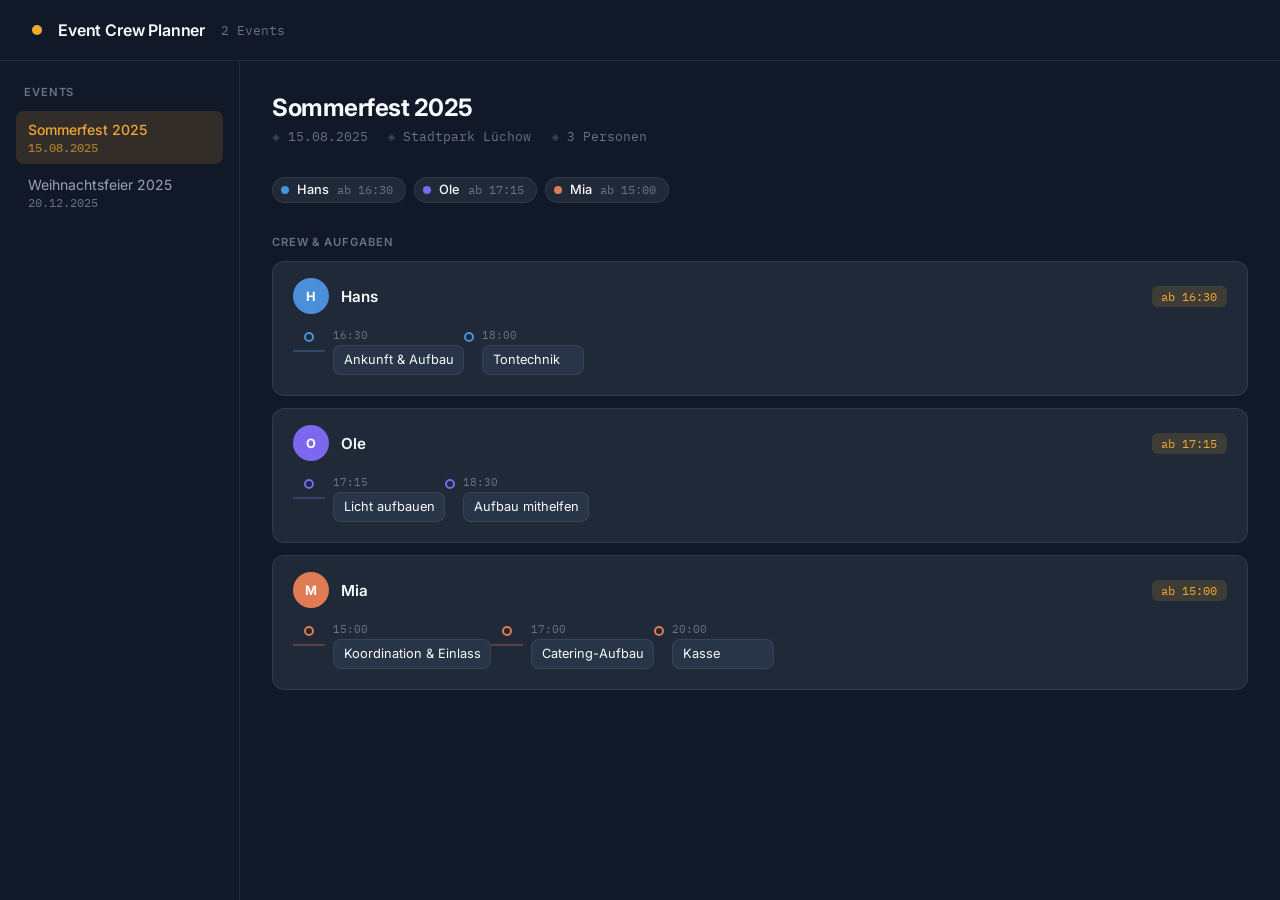
==== index.html @ cd4fae43 "Add files via upload" ====
<!DOCTYPE html>
<html lang="de">
<head>
  <meta charset="UTF-8">
  <meta name="viewport" content="width=device-width, initial-scale=1.0">
  <title>Event Crew Planner</title>
  <link rel="preconnect" href="https://fonts.googleapis.com">
  <link rel="preconnect" href="https://fonts.gstatic.com" crossorigin>
  <link href="https://fonts.googleapis.com/css2?family=Inter:wght@400;500;600;700&family=IBM+Plex+Mono:wght@400;500&display=swap" rel="stylesheet">
  <style>
    *, *::before, *::after { box-sizing: border-box; margin: 0; padding: 0; }

    :root {
      --bg: #111827;
      --bg-card: #1f2937;
      --bg-card-inner: #283548;
      --border: rgba(255,255,255,0.08);
      --border-hover: rgba(255,255,255,0.16);
      --text: #f9fafb;
      --text-muted: #9ca3af;
      --text-dim: #6b7280;
      --accent: #f0a832;
      --accent-dim: rgba(240,168,50,0.15);
      --tag-bg: rgba(255,255,255,0.07);
    }

    body {
      font-family: 'Inter', sans-serif;
      background: var(--bg);
      color: var(--text);
      min-height: 100vh;
      padding: 0;
    }

    header {
      border-bottom: 1px solid var(--border);
      padding: 1.25rem 2rem;
      display: flex;
      align-items: center;
      gap: 1rem;
    }

    .logo-dot {
      width: 10px; height: 10px;
      border-radius: 50%;
      background: var(--accent);
      flex-shrink: 0;
    }

    header h1 {
      font-size: 1rem;
      font-weight: 600;
      letter-spacing: -0.01em;
      color: var(--text);
    }

    header span {
      font-size: 0.8rem;
      color: var(--text-dim);
      font-family: 'IBM Plex Mono', monospace;
    }

    .layout {
      display: grid;
      grid-template-columns: 240px 1fr;
      min-height: calc(100vh - 61px);
    }

    /* Sidebar */
    aside {
      border-right: 1px solid var(--border);
      padding: 1.5rem 1rem;
      overflow-y: auto;
    }

    aside h2 {
      font-size: 0.7rem;
      font-weight: 600;
      text-transform: uppercase;
      letter-spacing: 0.08em;
      color: var(--text-dim);
      margin-bottom: 0.75rem;
      padding: 0 0.5rem;
    }

    .event-btn {
      display: block;
      width: 100%;
      text-align: left;
      background: none;
      border: none;
      color: var(--text-muted);
      cursor: pointer;
      padding: 0.6rem 0.75rem;
      border-radius: 8px;
      font-family: 'Inter', sans-serif;
      font-size: 0.875rem;
      transition: background 0.15s, color 0.15s;
      margin-bottom: 2px;
    }

    .event-btn:hover {
      background: var(--tag-bg);
      color: var(--text);
    }

    .event-btn.active {
      background: var(--accent-dim);
      color: var(--accent);
      font-weight: 500;
    }

    .event-btn .ev-name {
      display: block;
      white-space: nowrap;
      overflow: hidden;
      text-overflow: ellipsis;
    }

    .event-btn .ev-date {
      display: block;
      font-size: 0.75rem;
      font-family: 'IBM Plex Mono', monospace;
      opacity: 0.65;
      margin-top: 2px;
    }

    /* Main */
    main {
      padding: 2rem;
      overflow-y: auto;
    }

    .event-header {
      margin-bottom: 2rem;
    }

    .event-header h2 {
      font-size: 1.5rem;
      font-weight: 700;
      letter-spacing: -0.02em;
      margin-bottom: 0.35rem;
    }

    .event-meta {
      display: flex;
      gap: 1.25rem;
      font-size: 0.8rem;
      color: var(--text-dim);
      font-family: 'IBM Plex Mono', monospace;
    }

    .event-meta span::before {
      content: '◈ ';
      opacity: 0.5;
    }

    /* Summary bar */
    .summary-bar {
      display: flex;
      flex-wrap: wrap;
      gap: 0.5rem;
      margin-bottom: 2rem;
    }

    .summary-chip {
      display: flex;
      align-items: center;
      gap: 0.5rem;
      background: var(--bg-card);
      border: 1px solid var(--border);
      border-radius: 99px;
      padding: 0.3rem 0.75rem 0.3rem 0.5rem;
      font-size: 0.8rem;
    }

    .chip-dot {
      width: 8px; height: 8px;
      border-radius: 50%;
      flex-shrink: 0;
    }

    .chip-name { font-weight: 500; color: var(--text); }
    .chip-time {
      font-family: 'IBM Plex Mono', monospace;
      color: var(--text-dim);
      font-size: 0.75rem;
    }

    /* Timeline grid */
    .timeline-section { margin-bottom: 1.5rem; }

    .timeline-section h3 {
      font-size: 0.7rem;
      font-weight: 600;
      text-transform: uppercase;
      letter-spacing: 0.08em;
      color: var(--text-dim);
      margin-bottom: 0.75rem;
    }

    .crew-grid {
      display: flex;
      flex-direction: column;
      gap: 0.75rem;
    }

    .crew-card {
      background: var(--bg-card);
      border: 1px solid var(--border);
      border-radius: 12px;
      padding: 1rem 1.25rem;
      transition: border-color 0.15s;
    }

    .crew-card:hover { border-color: var(--border-hover); }

    .crew-card-header {
      display: flex;
      align-items: center;
      gap: 0.75rem;
      margin-bottom: 0.875rem;
    }

    .avatar {
      width: 36px; height: 36px;
      border-radius: 50%;
      display: flex;
      align-items: center;
      justify-content: center;
      font-weight: 700;
      font-size: 0.8rem;
      flex-shrink: 0;
      color: white;
    }

    .crew-name {
      font-weight: 600;
      font-size: 0.95rem;
      flex: 1;
    }

    .arrival-badge {
      font-family: 'IBM Plex Mono', monospace;
      font-size: 0.75rem;
      color: var(--accent);
      background: var(--accent-dim);
      padding: 0.2rem 0.6rem;
      border-radius: 6px;
    }

    /* Task timeline */
    .task-timeline {
      display: flex;
      align-items: stretch;
      gap: 0;
      overflow-x: auto;
      padding-bottom: 4px;
    }

    .task-item {
      display: flex;
      align-items: flex-start;
      gap: 0;
      flex-shrink: 0;
    }

    .task-connector {
      display: flex;
      flex-direction: column;
      align-items: center;
      flex-shrink: 0;
    }

    .task-dot {
      width: 10px; height: 10px;
      border-radius: 50%;
      border: 2px solid;
      background: var(--bg-card);
      flex-shrink: 0;
      margin-top: 4px;
    }

    .task-line {
      height: 2px;
      width: 2rem;
      align-self: flex-start;
      margin-top: 8px;
    }

    .task-last-line {
      display: none;
    }

    .task-block {
      display: flex;
      flex-direction: column;
      padding: 0 0 0 0.5rem;
      min-width: 110px;
      max-width: 180px;
    }

    .task-time {
      font-family: 'IBM Plex Mono', monospace;
      font-size: 0.7rem;
      color: var(--text-dim);
      margin-bottom: 0.2rem;
    }

    .task-label {
      background: var(--bg-card-inner);
      border: 1px solid var(--border);
      border-radius: 8px;
      padding: 0.35rem 0.6rem;
      font-size: 0.8rem;
      color: var(--text);
      line-height: 1.3;
    }

    /* Empty state */
    .empty {
      display: flex;
      flex-direction: column;
      align-items: center;
      justify-content: center;
      height: 50vh;
      text-align: center;
      color: var(--text-dim);
    }

    .empty-icon {
      font-size: 2.5rem;
      margin-bottom: 1rem;
      opacity: 0.4;
    }

    .empty h3 {
      font-size: 1rem;
      font-weight: 500;
      color: var(--text-muted);
      margin-bottom: 0.4rem;
    }

    .empty p {
      font-size: 0.85rem;
      max-width: 280px;
    }

    /* Loading */
    .loading {
      color: var(--text-dim);
      font-size: 0.85rem;
      padding: 2rem;
      text-align: center;
    }

    /* Error */
    .error-note {
      background: rgba(220,60,60,0.1);
      border: 1px solid rgba(220,60,60,0.2);
      color: #f87171;
      border-radius: 10px;
      padding: 1rem 1.25rem;
      font-size: 0.85rem;
      margin-bottom: 1rem;
    }

    @media (max-width: 600px) {
      .layout { grid-template-columns: 1fr; }
      aside {
        border-right: none;
        border-bottom: 1px solid var(--border);
        display: flex;
        flex-direction: row;
        flex-wrap: wrap;
        gap: 0.5rem;
        padding: 1rem;
      }
      aside h2 { display: none; }
      .event-btn { width: auto; padding: 0.4rem 0.75rem; }
      .event-btn .ev-date { display: none; }
      main { padding: 1.25rem; }
    }
  </style>
</head>
<body>
  <header>
    <div class="logo-dot"></div>
    <h1>Event Crew Planner</h1>
    <span id="event-count"></span>
  </header>

  <div class="layout">
    <aside>
      <h2>Events</h2>
      <div id="sidebar-list"><p class="loading">Lädt…</p></div>
    </aside>
    <main id="main-content">
      <div class="empty">
        <div class="empty-icon">📋</div>
        <h3>Event auswählen</h3>
        <p>Wähle ein Event aus der Liste, um den Crew-Plan anzuzeigen.</p>
      </div>
    </main>
  </div>

  <script>
    let eventsData = [];
    let activeId = null;

    async function loadEvents() {
      try {
        const res = await fetch('./events.json');
        if (!res.ok) throw new Error('HTTP ' + res.status);
        eventsData = await res.json();
        renderSidebar();
        document.getElementById('event-count').textContent = eventsData.length + ' Event' + (eventsData.length !== 1 ? 's' : '');
        if (eventsData.length > 0) selectEvent(eventsData[0].id);
      } catch (e) {
        document.getElementById('sidebar-list').innerHTML = '<p style="color:#f87171;font-size:0.8rem;padding:0.5rem">Fehler beim Laden der events.json</p>';
        console.error(e);
      }
    }

    function formatDate(dateStr) {
      const d = new Date(dateStr + 'T00:00:00');
      return d.toLocaleDateString('de-DE', { day: '2-digit', month: '2-digit', year: 'numeric' });
    }

    function initials(name) {
      return name.split(' ').map(p => p[0]).join('').toUpperCase().slice(0, 2);
    }

    function renderSidebar() {
      const list = document.getElementById('sidebar-list');
      list.innerHTML = eventsData.map(ev => `
        <button class="event-btn" data-id="${ev.id}" onclick="selectEvent('${ev.id}')">
          <span class="ev-name">${ev.name}</span>
          <span class="ev-date">${formatDate(ev.date)}</span>
        </button>
      `).join('');
    }

    function selectEvent(id) {
      activeId = id;
      document.querySelectorAll('.event-btn').forEach(b => {
        b.classList.toggle('active', b.dataset.id === id);
      });
      const ev = eventsData.find(e => e.id === id);
      if (ev) renderEvent(ev);
    }

    function renderEvent(ev) {
      const main = document.getElementById('main-content');

      const summaryChips = ev.crew.map(p => `
        <div class="summary-chip">
          <div class="chip-dot" style="background:${p.color}"></div>
          <span class="chip-name">${p.name}</span>
          <span class="chip-time">ab ${p.arrival}</span>
        </div>
      `).join('');

      const crewCards = ev.crew.map(p => {
        const taskItems = p.tasks.map((t, i) => {
          const isLast = i === p.tasks.length - 1;
          return `
            <div class="task-item">
              <div class="task-connector">
                <div class="task-dot" style="border-color:${p.color}"></div>
                ${!isLast ? `<div class="task-line" style="background:${p.color};opacity:0.3"></div>` : ''}
              </div>
              <div class="task-block">
                <div class="task-time">${t.time}</div>
                <div class="task-label">${t.label}</div>
              </div>
            </div>
          `;
        }).join('');

        return `
          <div class="crew-card">
            <div class="crew-card-header">
              <div class="avatar" style="background:${p.color}">${initials(p.name)}</div>
              <span class="crew-name">${p.name}</span>
              <span class="arrival-badge">ab ${p.arrival}</span>
            </div>
            <div class="task-timeline">${taskItems}</div>
          </div>
        `;
      }).join('');

      main.innerHTML = `
        <div class="event-header">
          <h2>${ev.name}</h2>
          <div class="event-meta">
            <span>${formatDate(ev.date)}</span>
            <span>${ev.location}</span>
            <span>${ev.crew.length} Personen</span>
          </div>
        </div>
        <div class="summary-bar">${summaryChips}</div>
        <div class="timeline-section">
          <h3>Crew & Aufgaben</h3>
          <div class="crew-grid">${crewCards}</div>
        </div>
      `;
    }

    loadEvents();
  </script>
</body>
</html>
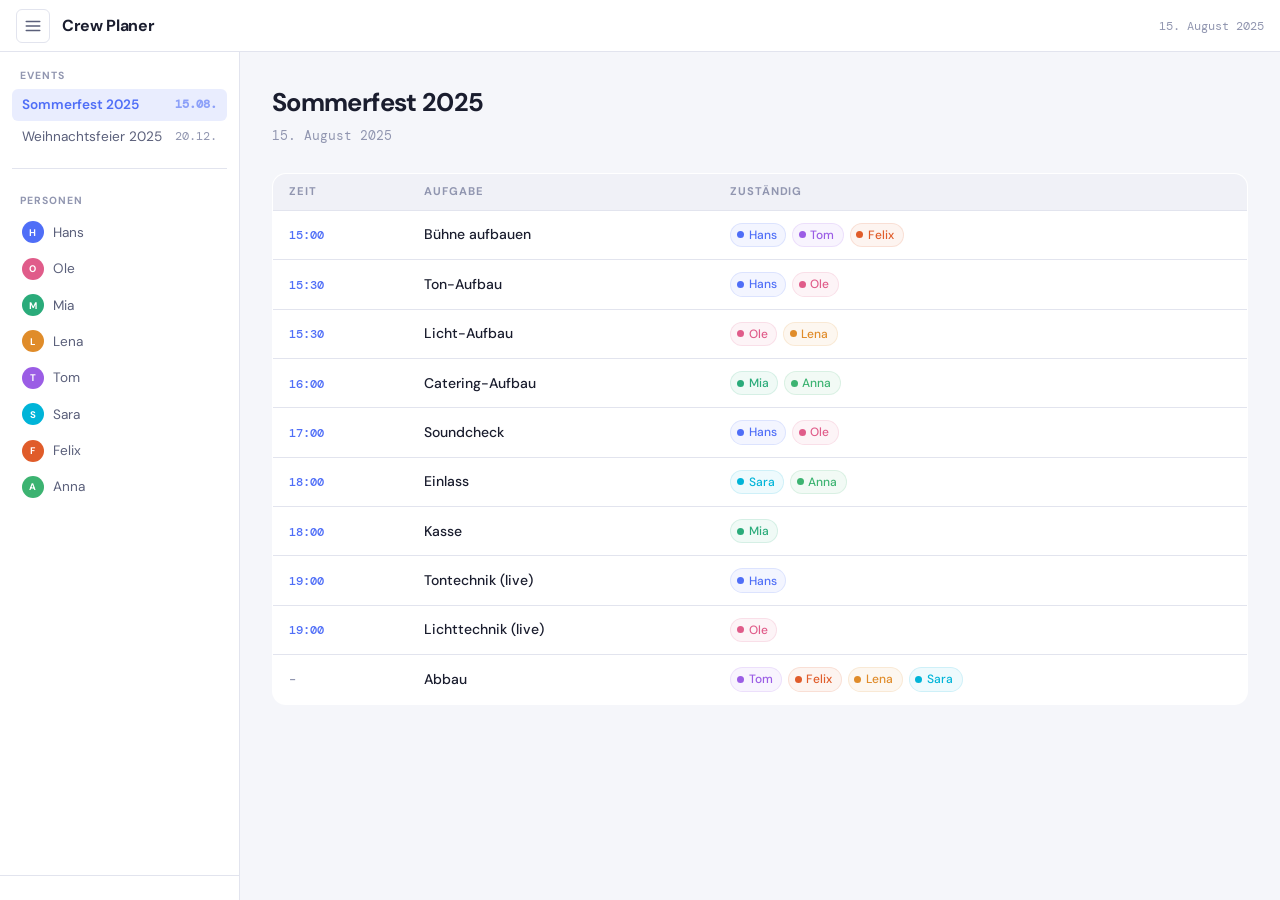
==== commit 20af4557: "Add files via upload" ====
--- a/index.html
+++ b/index.html
@@ -3,511 +3,258 @@
 <head>
   <meta charset="UTF-8">
   <meta name="viewport" content="width=device-width, initial-scale=1.0">
-  <title>Event Crew Planner</title>
+  <title>Crew Planer</title>
   <link rel="preconnect" href="https://fonts.googleapis.com">
   <link rel="preconnect" href="https://fonts.gstatic.com" crossorigin>
-  <link href="https://fonts.googleapis.com/css2?family=Inter:wght@400;500;600;700&family=IBM+Plex+Mono:wght@400;500&display=swap" rel="stylesheet">
-  <style>
-    *, *::before, *::after { box-sizing: border-box; margin: 0; padding: 0; }
-
-    :root {
-      --bg: #111827;
-      --bg-card: #1f2937;
-      --bg-card-inner: #283548;
-      --border: rgba(255,255,255,0.08);
-      --border-hover: rgba(255,255,255,0.16);
-      --text: #f9fafb;
-      --text-muted: #9ca3af;
-      --text-dim: #6b7280;
-      --accent: #f0a832;
-      --accent-dim: rgba(240,168,50,0.15);
-      --tag-bg: rgba(255,255,255,0.07);
-    }
-
-    body {
-      font-family: 'Inter', sans-serif;
-      background: var(--bg);
-      color: var(--text);
-      min-height: 100vh;
-      padding: 0;
-    }
-
-    header {
-      border-bottom: 1px solid var(--border);
-      padding: 1.25rem 2rem;
-      display: flex;
-      align-items: center;
-      gap: 1rem;
-    }
-
-    .logo-dot {
-      width: 10px; height: 10px;
-      border-radius: 50%;
-      background: var(--accent);
-      flex-shrink: 0;
-    }
-
-    header h1 {
-      font-size: 1rem;
-      font-weight: 600;
-      letter-spacing: -0.01em;
-      color: var(--text);
-    }
-
-    header span {
-      font-size: 0.8rem;
-      color: var(--text-dim);
-      font-family: 'IBM Plex Mono', monospace;
-    }
-
-    .layout {
-      display: grid;
-      grid-template-columns: 240px 1fr;
-      min-height: calc(100vh - 61px);
-    }
-
-    /* Sidebar */
-    aside {
-      border-right: 1px solid var(--border);
-      padding: 1.5rem 1rem;
-      overflow-y: auto;
-    }
-
-    aside h2 {
-      font-size: 0.7rem;
-      font-weight: 600;
-      text-transform: uppercase;
-      letter-spacing: 0.08em;
-      color: var(--text-dim);
-      margin-bottom: 0.75rem;
-      padding: 0 0.5rem;
-    }
-
-    .event-btn {
-      display: block;
-      width: 100%;
-      text-align: left;
-      background: none;
-      border: none;
-      color: var(--text-muted);
-      cursor: pointer;
-      padding: 0.6rem 0.75rem;
-      border-radius: 8px;
-      font-family: 'Inter', sans-serif;
-      font-size: 0.875rem;
-      transition: background 0.15s, color 0.15s;
-      margin-bottom: 2px;
-    }
-
-    .event-btn:hover {
-      background: var(--tag-bg);
-      color: var(--text);
-    }
-
-    .event-btn.active {
-      background: var(--accent-dim);
-      color: var(--accent);
-      font-weight: 500;
-    }
-
-    .event-btn .ev-name {
-      display: block;
-      white-space: nowrap;
-      overflow: hidden;
-      text-overflow: ellipsis;
-    }
-
-    .event-btn .ev-date {
-      display: block;
-      font-size: 0.75rem;
-      font-family: 'IBM Plex Mono', monospace;
-      opacity: 0.65;
-      margin-top: 2px;
-    }
-
-    /* Main */
-    main {
-      padding: 2rem;
-      overflow-y: auto;
-    }
-
-    .event-header {
-      margin-bottom: 2rem;
-    }
-
-    .event-header h2 {
-      font-size: 1.5rem;
-      font-weight: 700;
-      letter-spacing: -0.02em;
-      margin-bottom: 0.35rem;
-    }
-
-    .event-meta {
-      display: flex;
-      gap: 1.25rem;
-      font-size: 0.8rem;
-      color: var(--text-dim);
-      font-family: 'IBM Plex Mono', monospace;
-    }
-
-    .event-meta span::before {
-      content: '◈ ';
-      opacity: 0.5;
-    }
-
-    /* Summary bar */
-    .summary-bar {
-      display: flex;
-      flex-wrap: wrap;
-      gap: 0.5rem;
-      margin-bottom: 2rem;
-    }
-
-    .summary-chip {
-      display: flex;
-      align-items: center;
-      gap: 0.5rem;
-      background: var(--bg-card);
-      border: 1px solid var(--border);
-      border-radius: 99px;
-      padding: 0.3rem 0.75rem 0.3rem 0.5rem;
-      font-size: 0.8rem;
-    }
-
-    .chip-dot {
-      width: 8px; height: 8px;
-      border-radius: 50%;
-      flex-shrink: 0;
-    }
-
-    .chip-name { font-weight: 500; color: var(--text); }
-    .chip-time {
-      font-family: 'IBM Plex Mono', monospace;
-      color: var(--text-dim);
-      font-size: 0.75rem;
-    }
-
-    /* Timeline grid */
-    .timeline-section { margin-bottom: 1.5rem; }
-
-    .timeline-section h3 {
-      font-size: 0.7rem;
-      font-weight: 600;
-      text-transform: uppercase;
-      letter-spacing: 0.08em;
-      color: var(--text-dim);
-      margin-bottom: 0.75rem;
-    }
-
-    .crew-grid {
-      display: flex;
-      flex-direction: column;
-      gap: 0.75rem;
-    }
-
-    .crew-card {
-      background: var(--bg-card);
-      border: 1px solid var(--border);
-      border-radius: 12px;
-      padding: 1rem 1.25rem;
-      transition: border-color 0.15s;
-    }
-
-    .crew-card:hover { border-color: var(--border-hover); }
-
-    .crew-card-header {
-      display: flex;
-      align-items: center;
-      gap: 0.75rem;
-      margin-bottom: 0.875rem;
-    }
-
-    .avatar {
-      width: 36px; height: 36px;
-      border-radius: 50%;
-      display: flex;
-      align-items: center;
-      justify-content: center;
-      font-weight: 700;
-      font-size: 0.8rem;
-      flex-shrink: 0;
-      color: white;
-    }
-
-    .crew-name {
-      font-weight: 600;
-      font-size: 0.95rem;
-      flex: 1;
-    }
-
-    .arrival-badge {
-      font-family: 'IBM Plex Mono', monospace;
-      font-size: 0.75rem;
-      color: var(--accent);
-      background: var(--accent-dim);
-      padding: 0.2rem 0.6rem;
-      border-radius: 6px;
-    }
-
-    /* Task timeline */
-    .task-timeline {
-      display: flex;
-      align-items: stretch;
-      gap: 0;
-      overflow-x: auto;
-      padding-bottom: 4px;
-    }
-
-    .task-item {
-      display: flex;
-      align-items: flex-start;
-      gap: 0;
-      flex-shrink: 0;
-    }
-
-    .task-connector {
-      display: flex;
-      flex-direction: column;
-      align-items: center;
-      flex-shrink: 0;
-    }
-
-    .task-dot {
-      width: 10px; height: 10px;
-      border-radius: 50%;
-      border: 2px solid;
-      background: var(--bg-card);
-      flex-shrink: 0;
-      margin-top: 4px;
-    }
-
-    .task-line {
-      height: 2px;
-      width: 2rem;
-      align-self: flex-start;
-      margin-top: 8px;
-    }
-
-    .task-last-line {
-      display: none;
-    }
-
-    .task-block {
-      display: flex;
-      flex-direction: column;
-      padding: 0 0 0 0.5rem;
-      min-width: 110px;
-      max-width: 180px;
-    }
-
-    .task-time {
-      font-family: 'IBM Plex Mono', monospace;
-      font-size: 0.7rem;
-      color: var(--text-dim);
-      margin-bottom: 0.2rem;
-    }
-
-    .task-label {
-      background: var(--bg-card-inner);
-      border: 1px solid var(--border);
-      border-radius: 8px;
-      padding: 0.35rem 0.6rem;
-      font-size: 0.8rem;
-      color: var(--text);
-      line-height: 1.3;
-    }
-
-    /* Empty state */
-    .empty {
-      display: flex;
-      flex-direction: column;
-      align-items: center;
-      justify-content: center;
-      height: 50vh;
-      text-align: center;
-      color: var(--text-dim);
-    }
-
-    .empty-icon {
-      font-size: 2.5rem;
-      margin-bottom: 1rem;
-      opacity: 0.4;
-    }
-
-    .empty h3 {
-      font-size: 1rem;
-      font-weight: 500;
-      color: var(--text-muted);
-      margin-bottom: 0.4rem;
-    }
-
-    .empty p {
-      font-size: 0.85rem;
-      max-width: 280px;
-    }
-
-    /* Loading */
-    .loading {
-      color: var(--text-dim);
-      font-size: 0.85rem;
-      padding: 2rem;
-      text-align: center;
-    }
-
-    /* Error */
-    .error-note {
-      background: rgba(220,60,60,0.1);
-      border: 1px solid rgba(220,60,60,0.2);
-      color: #f87171;
-      border-radius: 10px;
-      padding: 1rem 1.25rem;
-      font-size: 0.85rem;
-      margin-bottom: 1rem;
-    }
-
-    @media (max-width: 600px) {
-      .layout { grid-template-columns: 1fr; }
-      aside {
-        border-right: none;
-        border-bottom: 1px solid var(--border);
-        display: flex;
-        flex-direction: row;
-        flex-wrap: wrap;
-        gap: 0.5rem;
-        padding: 1rem;
-      }
-      aside h2 { display: none; }
-      .event-btn { width: auto; padding: 0.4rem 0.75rem; }
-      .event-btn .ev-date { display: none; }
-      main { padding: 1.25rem; }
-    }
-  </style>
+  <link href="https://fonts.googleapis.com/css2?family=DM+Sans:wght@400;500;600;700&family=DM+Mono:wght@400;500&display=swap" rel="stylesheet">
+  <link rel="stylesheet" href="style.css">
 </head>
 <body>
-  <header>
-    <div class="logo-dot"></div>
-    <h1>Event Crew Planner</h1>
-    <span id="event-count"></span>
+<div class="app">
+
+  <!-- Header -->
+  <header class="header">
+    <button class="header-toggle" id="toggleSidebar" aria-label="Sidebar ein-/ausblenden">
+      <svg viewBox="0 0 24 24" fill="none" stroke="currentColor" stroke-width="2" stroke-linecap="round">
+        <line x1="3" y1="6" x2="21" y2="6"/>
+        <line x1="3" y1="12" x2="21" y2="12"/>
+        <line x1="3" y1="18" x2="21" y2="18"/>
+      </svg>
+    </button>
+    <span class="header-title">Crew Planer</span>
+    <span class="header-subtitle" id="headerMeta"></span>
   </header>
 
-  <div class="layout">
-    <aside>
-      <h2>Events</h2>
-      <div id="sidebar-list"><p class="loading">Lädt…</p></div>
-    </aside>
-    <main id="main-content">
-      <div class="empty">
-        <div class="empty-icon">📋</div>
+  <div class="body">
+
+    <!-- Sidebar -->
+    <nav class="sidebar" id="sidebar">
+
+      <div class="sidebar-section">
+        <div class="sidebar-label">Events</div>
+        <div id="sidebarEvents"><p class="state-loading">Lädt…</p></div>
+      </div>
+
+      <div class="sidebar-divider"></div>
+
+      <div class="sidebar-section">
+        <div class="sidebar-label">Personen</div>
+        <div id="sidebarPersons"><p class="state-loading">Lädt…</p></div>
+      </div>
+
+      <!-- Footer: Platz für Impressum etc. -->
+      <div class="sidebar-footer">
+        <!-- Beispiel:
+        <a href="impressum.html" class="sidebar-btn">
+          <span>Impressum</span>
+        </a>
+        -->
+      </div>
+
+    </nav>
+
+    <!-- Main content area -->
+    <main class="main" id="main">
+      <div class="state-empty">
         <h3>Event auswählen</h3>
-        <p>Wähle ein Event aus der Liste, um den Crew-Plan anzuzeigen.</p>
+        <p>Wähle ein Event oder eine Person aus der Sidebar.</p>
       </div>
     </main>
+
   </div>
-
-  <script>
-    let eventsData = [];
-    let activeId = null;
-
-    async function loadEvents() {
-      try {
-        const res = await fetch('./events.json');
-        if (!res.ok) throw new Error('HTTP ' + res.status);
-        eventsData = await res.json();
-        renderSidebar();
-        document.getElementById('event-count').textContent = eventsData.length + ' Event' + (eventsData.length !== 1 ? 's' : '');
-        if (eventsData.length > 0) selectEvent(eventsData[0].id);
-      } catch (e) {
-        document.getElementById('sidebar-list').innerHTML = '<p style="color:#f87171;font-size:0.8rem;padding:0.5rem">Fehler beim Laden der events.json</p>';
-        console.error(e);
-      }
-    }
-
-    function formatDate(dateStr) {
-      const d = new Date(dateStr + 'T00:00:00');
-      return d.toLocaleDateString('de-DE', { day: '2-digit', month: '2-digit', year: 'numeric' });
-    }
-
-    function initials(name) {
-      return name.split(' ').map(p => p[0]).join('').toUpperCase().slice(0, 2);
-    }
-
-    function renderSidebar() {
-      const list = document.getElementById('sidebar-list');
-      list.innerHTML = eventsData.map(ev => `
-        <button class="event-btn" data-id="${ev.id}" onclick="selectEvent('${ev.id}')">
-          <span class="ev-name">${ev.name}</span>
-          <span class="ev-date">${formatDate(ev.date)}</span>
-        </button>
-      `).join('');
-    }
-
-    function selectEvent(id) {
-      activeId = id;
-      document.querySelectorAll('.event-btn').forEach(b => {
-        b.classList.toggle('active', b.dataset.id === id);
-      });
-      const ev = eventsData.find(e => e.id === id);
-      if (ev) renderEvent(ev);
-    }
-
-    function renderEvent(ev) {
-      const main = document.getElementById('main-content');
-
-      const summaryChips = ev.crew.map(p => `
-        <div class="summary-chip">
-          <div class="chip-dot" style="background:${p.color}"></div>
-          <span class="chip-name">${p.name}</span>
-          <span class="chip-time">ab ${p.arrival}</span>
-        </div>
-      `).join('');
-
-      const crewCards = ev.crew.map(p => {
-        const taskItems = p.tasks.map((t, i) => {
-          const isLast = i === p.tasks.length - 1;
-          return `
-            <div class="task-item">
-              <div class="task-connector">
-                <div class="task-dot" style="border-color:${p.color}"></div>
-                ${!isLast ? `<div class="task-line" style="background:${p.color};opacity:0.3"></div>` : ''}
-              </div>
-              <div class="task-block">
-                <div class="task-time">${t.time}</div>
-                <div class="task-label">${t.label}</div>
-              </div>
-            </div>
-          `;
-        }).join('');
-
-        return `
-          <div class="crew-card">
-            <div class="crew-card-header">
-              <div class="avatar" style="background:${p.color}">${initials(p.name)}</div>
-              <span class="crew-name">${p.name}</span>
-              <span class="arrival-badge">ab ${p.arrival}</span>
-            </div>
-            <div class="task-timeline">${taskItems}</div>
-          </div>
-        `;
-      }).join('');
-
-      main.innerHTML = `
-        <div class="event-header">
-          <h2>${ev.name}</h2>
-          <div class="event-meta">
-            <span>${formatDate(ev.date)}</span>
-            <span>${ev.location}</span>
-            <span>${ev.crew.length} Personen</span>
-          </div>
-        </div>
-        <div class="summary-bar">${summaryChips}</div>
-        <div class="timeline-section">
-          <h3>Crew & Aufgaben</h3>
-          <div class="crew-grid">${crewCards}</div>
-        </div>
-      `;
-    }
-
-    loadEvents();
-  </script>
+</div>
+
+<script>
+/* ── State ─────────────────────────────────────────── */
+let data = null;
+let sidebarOpen = true;
+let activeEventId = null;
+let activePersonId = null;
+
+/* ── Boot ───────────────────────────────────────────── */
+async function boot() {
+  try {
+    const res = await fetch('./data.json');
+    if (!res.ok) throw new Error('HTTP ' + res.status);
+    data = await res.json();
+    buildSidebar();
+    if (data.events.length > 0) showEvent(data.events[0].id);
+  } catch (e) {
+    document.getElementById('main').innerHTML =
+      `<div class="state-error">Fehler beim Laden der data.json: ${e.message}</div>`;
+  }
+}
+
+/* ── Sidebar ────────────────────────────────────────── */
+function buildSidebar() {
+  // Events
+  document.getElementById('sidebarEvents').innerHTML = data.events.map(ev => `
+    <button class="sidebar-btn" id="sb-ev-${ev.id}" onclick="showEvent('${ev.id}')">
+      <span style="flex:1;overflow:hidden;text-overflow:ellipsis;white-space:nowrap">${ev.name}</span>
+      <span class="sb-date">${formatDateShort(ev.date)}</span>
+    </button>
+  `).join('');
+
+  // Persons
+  document.getElementById('sidebarPersons').innerHTML = data.persons.map(p => `
+    <button class="sidebar-btn" id="sb-p-${p.id}" onclick="showPerson('${p.id}')">
+      <div class="sb-avatar" style="background:${p.color}">${initials(p.name)}</div>
+      <span>${p.name}</span>
+    </button>
+  `).join('');
+}
+
+function setActive(elId) {
+  document.querySelectorAll('.sidebar-btn').forEach(b => b.classList.remove('active'));
+  const el = document.getElementById(elId);
+  if (el) el.classList.add('active');
+}
+
+/* ── Toggle sidebar ─────────────────────────────────── */
+document.getElementById('toggleSidebar').addEventListener('click', () => {
+  sidebarOpen = !sidebarOpen;
+  document.getElementById('sidebar').classList.toggle('collapsed', !sidebarOpen);
+});
+
+/* ── Event view ─────────────────────────────────────── */
+function showEvent(id) {
+  activeEventId = id;
+  activePersonId = null;
+  setActive('sb-ev-' + id);
+
+  const ev = data.events.find(e => e.id === id);
+  if (!ev) return;
+
+  document.getElementById('headerMeta').textContent = formatDateLong(ev.date);
+
+  const rows = ev.assignments.map(a => {
+    const task = data.tasks.find(t => t.id === a.taskId);
+    const chips = a.persons.map(pid => {
+      const p = data.persons.find(x => x.id === pid);
+      if (!p) return '';
+      return `<button class="person-chip"
+          style="color:${p.color};border-color:${p.color}22;background:${p.color}11"
+          onclick="showPerson('${p.id}')"
+          title="${p.name} – Profil anzeigen">
+        <span class="person-chip-dot" style="background:${p.color}"></span>
+        ${p.name}
+      </button>`;
+    }).join('');
+
+    const timeCell = a.time
+      ? `<span class="task-time">${a.time}</span>`
+      : `<span class="task-time" style="color:var(--text-dim)">–</span>`;
+
+    return `<tr>
+      <td>${timeCell}</td>
+      <td><span class="task-name">${task ? task.label : a.taskId}</span></td>
+      <td><div class="person-chips">${chips}</div></td>
+    </tr>`;
+  }).join('');
+
+  document.getElementById('main').innerHTML = `
+    <div class="event-header">
+      <h1>${ev.name}</h1>
+      <div class="event-date">${formatDateLong(ev.date)}</div>
+    </div>
+
+    <table class="task-table">
+      <thead>
+        <tr>
+          <th>Zeit</th>
+          <th>Aufgabe</th>
+          <th>Zuständig</th>
+        </tr>
+      </thead>
+      <tbody>${rows}</tbody>
+    </table>
+  `;
+
+  // On mobile: close sidebar after selection
+  if (window.innerWidth <= 680) {
+    sidebarOpen = false;
+    document.getElementById('sidebar').classList.add('collapsed');
+  }
+}
+
+/* ── Person profile view ────────────────────────────── */
+function showPerson(id) {
+  activePersonId = id;
+  setActive('sb-p-' + id);
+
+  const person = data.persons.find(p => p.id === id);
+  if (!person) return;
+
+  // Count events this person is in
+  const eventCount = data.events.filter(ev =>
+    ev.assignments.some(a => a.persons.includes(id))
+  ).length;
+
+  document.getElementById('headerMeta').textContent = `${eventCount} Event${eventCount !== 1 ? 's' : ''}`;
+
+  // Build per-event blocks
+  const eventBlocks = data.events.map(ev => {
+    const myTasks = ev.assignments.filter(a => a.persons.includes(id));
+    if (myTasks.length === 0) return '';
+
+    const taskRows = myTasks.map(a => {
+      const task = data.tasks.find(t => t.id === a.taskId);
+      const timeClass = a.time ? '' : ' no-time';
+      const timeLabel = a.time ? a.time : '–';
+      return `<div class="profile-task-row">
+        <span class="profile-task-time${timeClass}">${timeLabel}</span>
+        <span class="profile-task-label">${task ? task.label : a.taskId}</span>
+      </div>`;
+    }).join('');
+
+    return `<div class="profile-event-block">
+      <div class="profile-event-name">${ev.name} · ${formatDateLong(ev.date)}</div>
+      <div class="profile-task-list">${taskRows}</div>
+    </div>`;
+  }).join('');
+
+  const hasAnyTask = data.events.some(ev =>
+    ev.assignments.some(a => a.persons.includes(id))
+  );
+
+  document.getElementById('main').innerHTML = `
+    <div class="profile-header">
+      <div class="profile-avatar" style="background:${person.color}">${initials(person.name)}</div>
+      <div>
+        <div class="profile-name">${person.name}</div>
+        <div class="profile-meta">${eventCount} Event${eventCount !== 1 ? 's' : ''} eingeplant</div>
+      </div>
+      ${activeEventId ? `<button class="profile-back" onclick="showEvent('${activeEventId}')">← Zurück</button>` : ''}
+    </div>
+
+    ${hasAnyTask
+      ? eventBlocks
+      : '<p class="profile-no-tasks">Keine Aufgaben eingetragen.</p>'}
+  `;
+
+  if (window.innerWidth <= 680) {
+    sidebarOpen = false;
+    document.getElementById('sidebar').classList.add('collapsed');
+  }
+}
+
+/* ── Helpers ─────────────────────────────────────────── */
+function initials(name) {
+  return name.split(' ').map(p => p[0]).join('').toUpperCase().slice(0, 2);
+}
+
+function formatDateShort(str) {
+  const d = new Date(str + 'T00:00:00');
+  return d.toLocaleDateString('de-DE', { day: '2-digit', month: '2-digit' });
+}
+
+function formatDateLong(str) {
+  const d = new Date(str + 'T00:00:00');
+  return d.toLocaleDateString('de-DE', { day: 'numeric', month: 'long', year: 'numeric' });
+}
+
+/* ── Start ───────────────────────────────────────────── */
+boot();
+</script>
 </body>
 </html>
--- a/style.css
+++ b/style.css
@@ -0,0 +1,425 @@
+/* ── Reset & base ──────────────────────────────────── */
+*, *::before, *::after { box-sizing: border-box; margin: 0; padding: 0; }
+
+:root {
+  --indigo:      #4f6ef7;
+  --indigo-dim:  rgba(79,110,247,0.12);
+  --indigo-mid:  rgba(79,110,247,0.25);
+
+  --bg:          #f5f6fa;
+  --surface:     #ffffff;
+  --surface-2:   #f0f1f7;
+
+  --border:      #e2e4ee;
+  --border-mid:  #c8cbdc;
+
+  --text:        #1a1d2e;
+  --text-muted:  #5a5f7a;
+  --text-dim:    #9196b0;
+
+  --radius-sm:   6px;
+  --radius-md:   10px;
+  --radius-lg:   14px;
+
+  --sidebar-w:   240px;
+  --header-h:    52px;
+}
+
+body {
+  font-family: 'DM Sans', sans-serif;
+  background: var(--bg);
+  color: var(--text);
+  min-height: 100vh;
+  font-size: 15px;
+  line-height: 1.5;
+}
+
+button { cursor: pointer; font-family: inherit; }
+a { color: inherit; text-decoration: none; }
+
+/* ── Layout shell ──────────────────────────────────── */
+.app { display: flex; flex-direction: column; min-height: 100vh; }
+
+/* ── Header ────────────────────────────────────────── */
+.header {
+  height: var(--header-h);
+  background: var(--surface);
+  border-bottom: 1px solid var(--border);
+  display: flex;
+  align-items: center;
+  padding: 0 1rem;
+  gap: 0.75rem;
+  position: sticky;
+  top: 0;
+  z-index: 100;
+}
+
+.header-toggle {
+  background: none;
+  border: 1px solid var(--border);
+  border-radius: var(--radius-sm);
+  width: 34px; height: 34px;
+  display: flex; align-items: center; justify-content: center;
+  color: var(--text-muted);
+  flex-shrink: 0;
+  transition: background 0.15s, border-color 0.15s;
+}
+.header-toggle:hover { background: var(--surface-2); border-color: var(--border-mid); }
+.header-toggle svg { width: 18px; height: 18px; }
+
+.header-title {
+  font-size: 1rem;
+  font-weight: 700;
+  letter-spacing: -0.02em;
+  color: var(--text);
+}
+
+.header-subtitle {
+  font-size: 0.75rem;
+  color: var(--text-dim);
+  font-family: 'DM Mono', monospace;
+  margin-left: auto;
+}
+
+/* ── Body (sidebar + main) ─────────────────────────── */
+.body {
+  display: flex;
+  flex: 1;
+  overflow: hidden;
+  position: relative;
+}
+
+/* ── Sidebar ───────────────────────────────────────── */
+.sidebar {
+  width: var(--sidebar-w);
+  background: var(--surface);
+  border-right: 1px solid var(--border);
+  display: flex;
+  flex-direction: column;
+  overflow-y: auto;
+  flex-shrink: 0;
+  transition: transform 0.22s ease, width 0.22s ease;
+}
+
+.sidebar.collapsed {
+  transform: translateX(calc(-1 * var(--sidebar-w)));
+  width: 0;
+  overflow: hidden;
+  border-right: none;
+}
+
+.sidebar-section { padding: 1rem 0.75rem 0.5rem; }
+
+.sidebar-label {
+  font-size: 0.65rem;
+  font-weight: 700;
+  text-transform: uppercase;
+  letter-spacing: 0.1em;
+  color: var(--text-dim);
+  padding: 0 0.5rem;
+  margin-bottom: 0.35rem;
+}
+
+.sidebar-btn {
+  display: flex;
+  align-items: center;
+  gap: 0.6rem;
+  width: 100%;
+  background: none;
+  border: none;
+  border-radius: var(--radius-sm);
+  padding: 0.45rem 0.6rem;
+  color: var(--text-muted);
+  font-size: 0.85rem;
+  text-align: left;
+  transition: background 0.13s, color 0.13s;
+  white-space: nowrap;
+  overflow: hidden;
+}
+.sidebar-btn:hover { background: var(--surface-2); color: var(--text); }
+.sidebar-btn.active {
+  background: var(--indigo-dim);
+  color: var(--indigo);
+  font-weight: 600;
+}
+
+.sidebar-btn .sb-dot {
+  width: 8px; height: 8px;
+  border-radius: 50%;
+  flex-shrink: 0;
+}
+
+.sidebar-btn .sb-date {
+  font-family: 'DM Mono', monospace;
+  font-size: 0.72rem;
+  color: var(--text-dim);
+  margin-left: auto;
+}
+.sidebar-btn.active .sb-date { color: var(--indigo); opacity: 0.6; }
+
+.sidebar-divider {
+  height: 1px;
+  background: var(--border);
+  margin: 0.5rem 0.75rem;
+}
+
+.sidebar-footer {
+  margin-top: auto;
+  padding: 0.75rem;
+  border-top: 1px solid var(--border);
+}
+.sidebar-footer .sidebar-btn { color: var(--text-dim); font-size: 0.8rem; }
+
+/* Person avatar dot in sidebar */
+.sb-avatar {
+  width: 22px; height: 22px;
+  border-radius: 50%;
+  display: flex; align-items: center; justify-content: center;
+  font-size: 0.6rem;
+  font-weight: 700;
+  color: white;
+  flex-shrink: 0;
+}
+
+/* ── Main content ──────────────────────────────────── */
+.main {
+  flex: 1;
+  overflow-y: auto;
+  padding: 2rem;
+}
+
+/* ── View: Event overview ──────────────────────────── */
+.event-header { margin-bottom: 1.75rem; }
+.event-header h1 {
+  font-size: 1.6rem;
+  font-weight: 700;
+  letter-spacing: -0.025em;
+  margin-bottom: 0.2rem;
+}
+.event-header .event-date {
+  font-family: 'DM Mono', monospace;
+  font-size: 0.8rem;
+  color: var(--text-dim);
+}
+
+/* Task table */
+.task-table {
+  width: 100%;
+  border-collapse: collapse;
+  background: var(--surface);
+  border-radius: var(--radius-lg);
+  overflow: hidden;
+  border: 1px solid var(--border);
+  font-size: 0.875rem;
+}
+
+.task-table thead tr {
+  background: var(--surface-2);
+  border-bottom: 1px solid var(--border);
+}
+
+.task-table th {
+  padding: 0.6rem 1rem;
+  text-align: left;
+  font-size: 0.7rem;
+  font-weight: 700;
+  text-transform: uppercase;
+  letter-spacing: 0.08em;
+  color: var(--text-dim);
+  white-space: nowrap;
+}
+
+.task-table td {
+  padding: 0.75rem 1rem;
+  border-bottom: 1px solid var(--border);
+  vertical-align: middle;
+}
+
+.task-table tbody tr:last-child td { border-bottom: none; }
+
+.task-table tbody tr:hover { background: var(--surface-2); }
+
+.task-time {
+  font-family: 'DM Mono', monospace;
+  font-size: 0.78rem;
+  color: var(--indigo);
+  white-space: nowrap;
+  font-weight: 500;
+}
+
+.task-name { font-weight: 500; color: var(--text); }
+
+/* Person chips in task row */
+.person-chips {
+  display: flex;
+  flex-wrap: wrap;
+  gap: 0.35rem;
+}
+
+.person-chip {
+  display: inline-flex;
+  align-items: center;
+  gap: 0.3rem;
+  border-radius: 99px;
+  padding: 0.2rem 0.55rem 0.2rem 0.35rem;
+  font-size: 0.75rem;
+  font-weight: 500;
+  border: 1.5px solid;
+  white-space: nowrap;
+  cursor: pointer;
+  transition: opacity 0.15s;
+  background: transparent;
+}
+.person-chip:hover { opacity: 0.75; }
+
+.person-chip-dot {
+  width: 7px; height: 7px;
+  border-radius: 50%;
+}
+
+/* ── View: Person profile ──────────────────────────── */
+.profile-header {
+  display: flex;
+  align-items: center;
+  gap: 1rem;
+  margin-bottom: 2rem;
+}
+
+.profile-avatar {
+  width: 52px; height: 52px;
+  border-radius: 50%;
+  display: flex; align-items: center; justify-content: center;
+  font-size: 1.1rem;
+  font-weight: 700;
+  color: white;
+  flex-shrink: 0;
+}
+
+.profile-name {
+  font-size: 1.5rem;
+  font-weight: 700;
+  letter-spacing: -0.02em;
+}
+
+.profile-meta {
+  font-size: 0.8rem;
+  color: var(--text-dim);
+  margin-top: 0.1rem;
+}
+
+.profile-back {
+  margin-left: auto;
+  background: none;
+  border: 1px solid var(--border);
+  border-radius: var(--radius-sm);
+  padding: 0.4rem 0.85rem;
+  font-size: 0.8rem;
+  color: var(--text-muted);
+  transition: background 0.13s, border-color 0.13s;
+}
+.profile-back:hover { background: var(--surface-2); border-color: var(--border-mid); }
+
+/* Per-event block in profile */
+.profile-event-block {
+  margin-bottom: 1.5rem;
+}
+
+.profile-event-name {
+  font-size: 0.7rem;
+  font-weight: 700;
+  text-transform: uppercase;
+  letter-spacing: 0.09em;
+  color: var(--text-dim);
+  margin-bottom: 0.6rem;
+}
+
+.profile-task-list {
+  background: var(--surface);
+  border: 1px solid var(--border);
+  border-radius: var(--radius-lg);
+  overflow: hidden;
+}
+
+.profile-task-row {
+  display: flex;
+  align-items: center;
+  gap: 1rem;
+  padding: 0.75rem 1.1rem;
+  border-bottom: 1px solid var(--border);
+}
+.profile-task-row:last-child { border-bottom: none; }
+
+.profile-task-time {
+  font-family: 'DM Mono', monospace;
+  font-size: 0.78rem;
+  color: var(--indigo);
+  font-weight: 500;
+  min-width: 46px;
+  flex-shrink: 0;
+}
+
+.profile-task-time.no-time { color: var(--text-dim); }
+
+.profile-task-label { font-weight: 500; font-size: 0.875rem; flex: 1; }
+
+.profile-no-tasks {
+  color: var(--text-dim);
+  font-size: 0.85rem;
+  font-style: italic;
+  padding: 1rem;
+}
+
+/* ── Empty / loading states ────────────────────────── */
+.state-empty {
+  display: flex;
+  flex-direction: column;
+  align-items: center;
+  justify-content: center;
+  height: 50vh;
+  text-align: center;
+  color: var(--text-dim);
+  gap: 0.5rem;
+}
+.state-empty h3 { font-size: 1rem; font-weight: 600; color: var(--text-muted); }
+.state-empty p  { font-size: 0.85rem; }
+
+.state-loading { color: var(--text-dim); padding: 2rem; text-align: center; font-size: 0.85rem; }
+
+.state-error {
+  background: #fef2f2;
+  border: 1px solid #fecaca;
+  color: #b91c1c;
+  border-radius: var(--radius-md);
+  padding: 1rem 1.25rem;
+  font-size: 0.85rem;
+  margin-bottom: 1rem;
+}
+
+/* ── Mobile ────────────────────────────────────────── */
+@media (max-width: 680px) {
+  :root { --sidebar-w: 100vw; }
+
+  .sidebar {
+    position: fixed;
+    top: var(--header-h);
+    left: 0;
+    height: calc(100vh - var(--header-h));
+    z-index: 90;
+    box-shadow: 4px 0 20px rgba(0,0,0,0.08);
+  }
+
+  .sidebar.collapsed {
+    transform: translateX(-100%);
+    width: var(--sidebar-w);
+  }
+
+  .main { padding: 1.25rem; }
+
+  .task-table th:last-child,
+  .task-table td:last-child { display: none; }
+}
+
+@media (max-width: 400px) {
+  .task-table th:nth-child(2),
+  .task-table td:nth-child(2) { display: none; }
+}
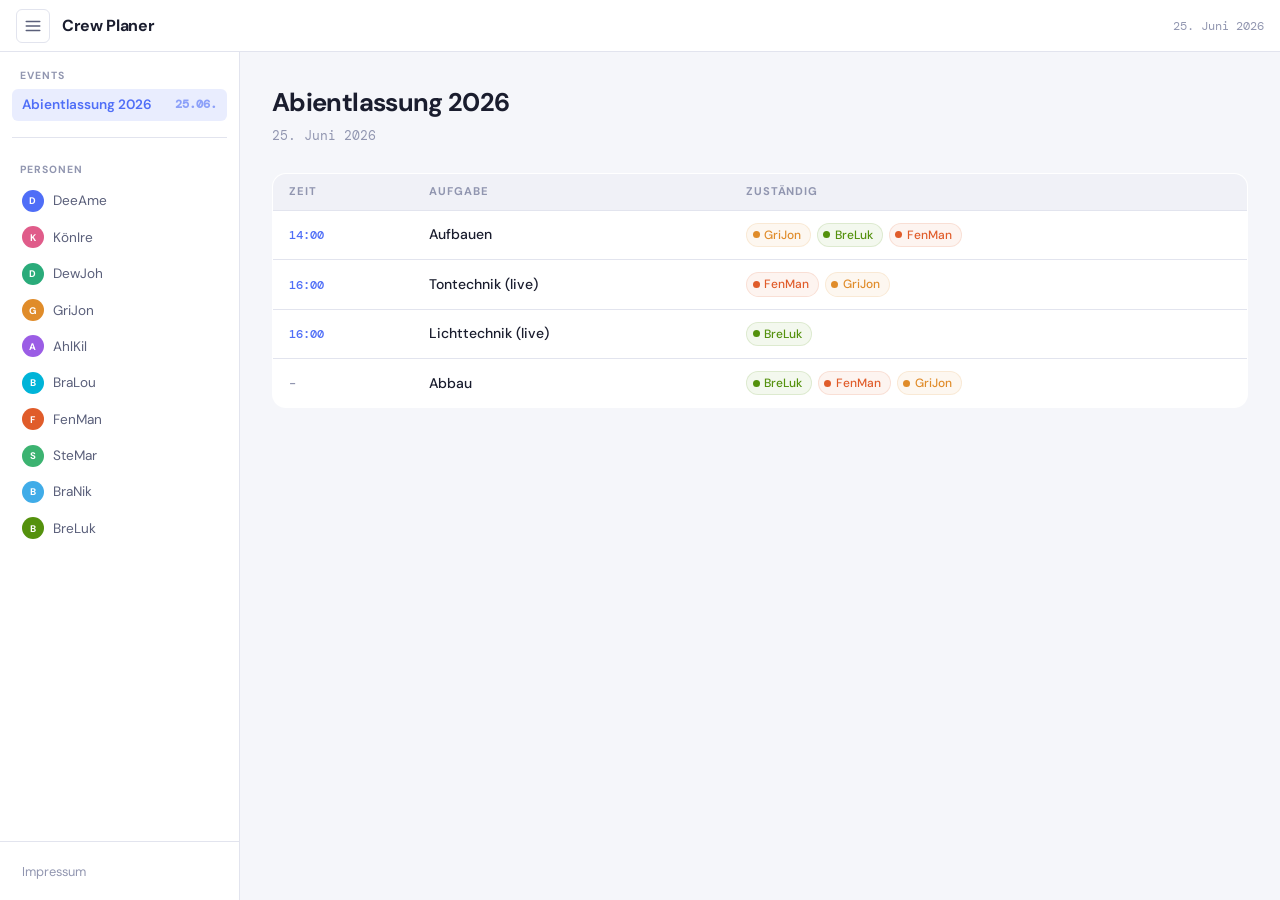
==== commit 7d36ee96: "Added an Impressum 67" ====
--- a/index.html
+++ b/index.html
@@ -3,7 +3,7 @@
 <head>
   <meta charset="UTF-8">
   <meta name="viewport" content="width=device-width, initial-scale=1.0">
-  <title>Crew Planer</title>
+  <title>FRG Event Plan</title>
   <link rel="preconnect" href="https://fonts.googleapis.com">
   <link rel="preconnect" href="https://fonts.gstatic.com" crossorigin>
   <link href="https://fonts.googleapis.com/css2?family=DM+Sans:wght@400;500;600;700&family=DM+Mono:wght@400;500&display=swap" rel="stylesheet">
@@ -44,11 +44,9 @@
 
       <!-- Footer: Platz für Impressum etc. -->
       <div class="sidebar-footer">
-        <!-- Beispiel:
         <a href="impressum.html" class="sidebar-btn">
           <span>Impressum</span>
         </a>
-        -->
       </div>
 
     </nav>
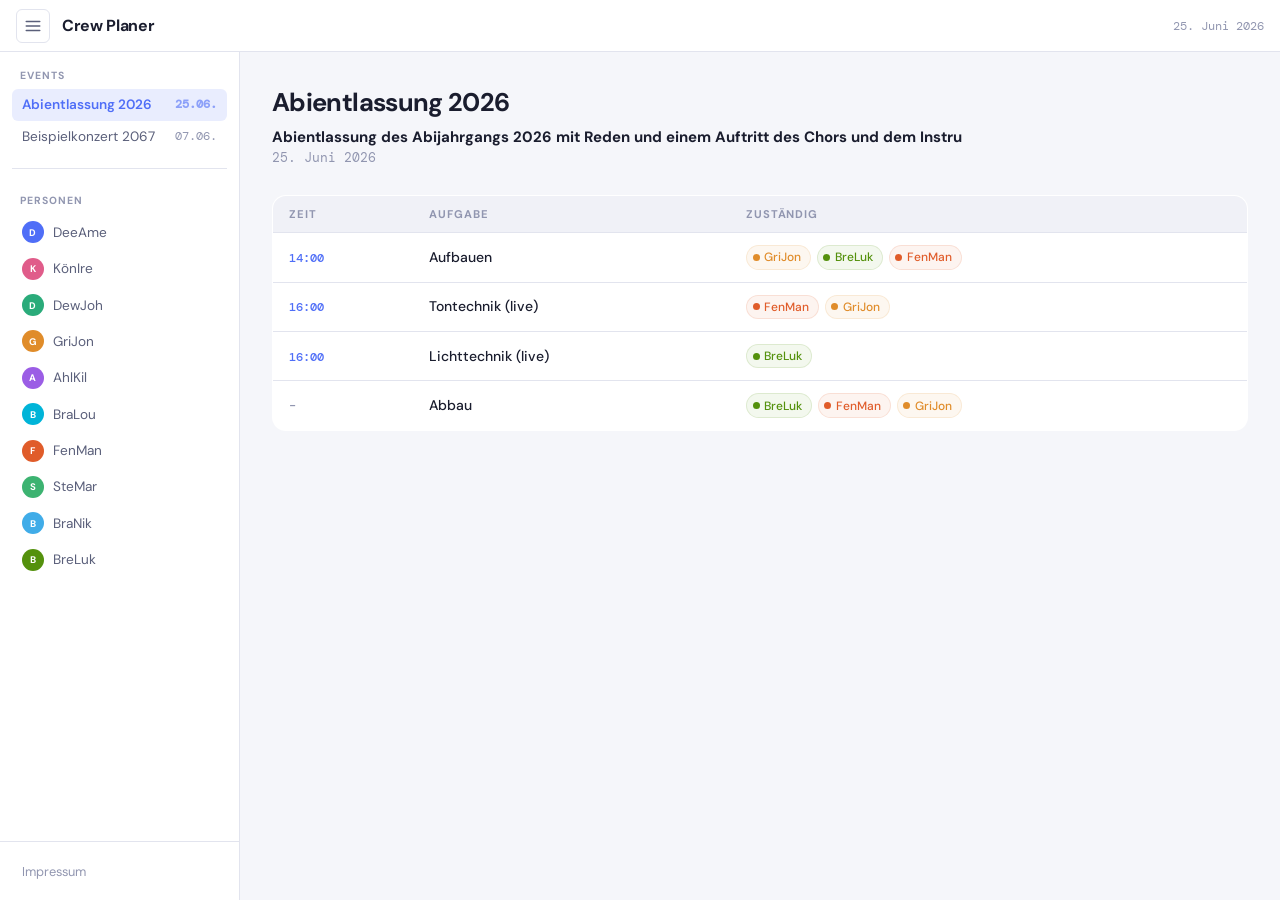
==== commit aba394f3: "hwcbqubz zhntzd" ====
--- a/index.html
+++ b/index.html
@@ -153,6 +153,7 @@
   document.getElementById('main').innerHTML = `
     <div class="event-header">
       <h1>${ev.name}</h1>
+      <h4>${ev.desc}</h4>
       <div class="event-date">${formatDateLong(ev.date)}</div>
     </div>
 
